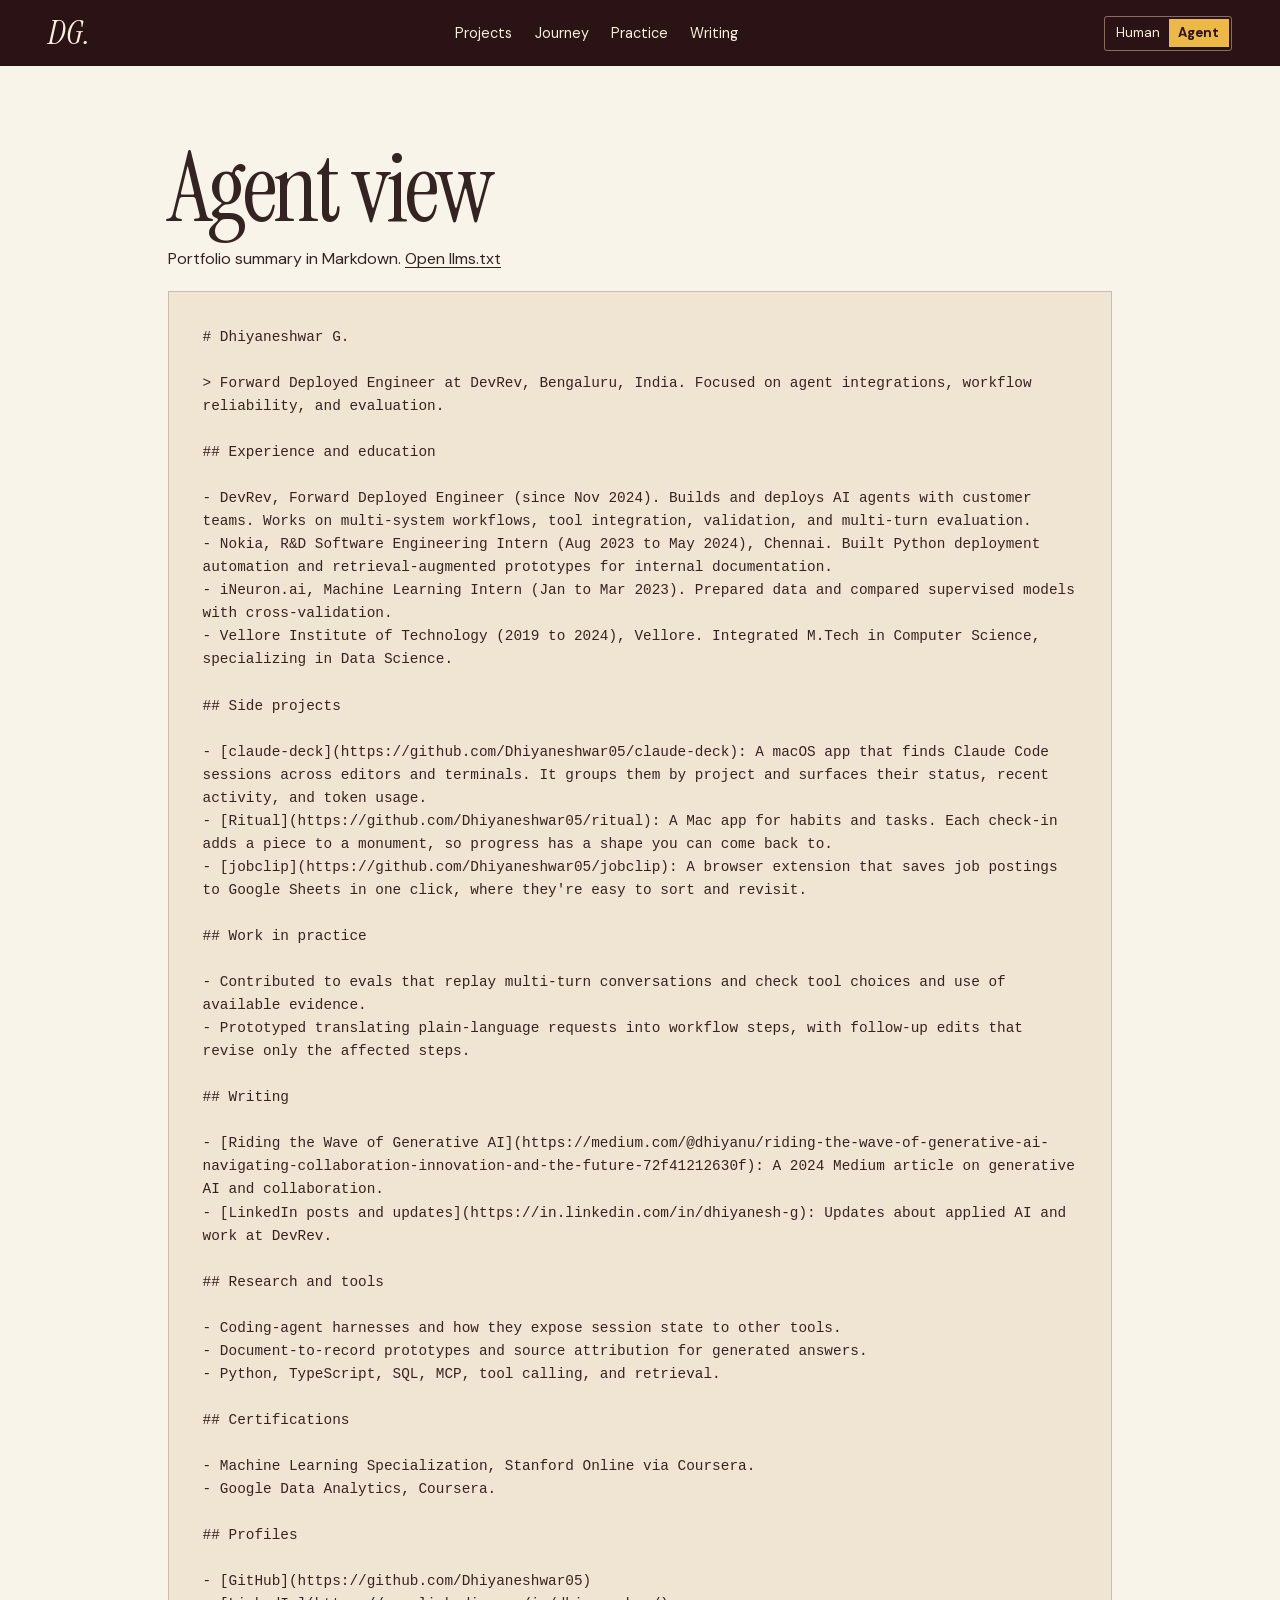
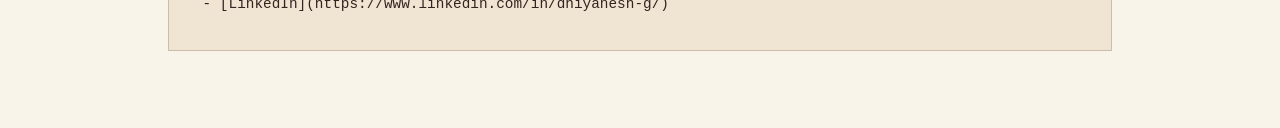
==== agent.html @ 54a8978e "Publish Paperback portfolio and Agent view" ====
<!doctype html>
<html lang="en">
<head>
  <meta charset="utf-8">
  <meta name="viewport" content="width=device-width, initial-scale=1">
  <meta name="description" content="Plain-text portfolio summary for Dhiyaneshwar G.">
  <link rel="alternate" type="text/plain" href="llms.txt" title="Portfolio for LLMs">
  <link rel="stylesheet" href="style.css">
  <title>Dhiyaneshwar G. — Agent view</title>
</head>
<body>
  <a class="skip" href="#main">Skip to content</a>
  <header class="masthead">
    <div class="wrap bar">
      <a class="signature" href="./" aria-label="Dhiyaneshwar G., portfolio home">DG.</a>
      <nav class="sections" aria-label="Sections">
        <a href="./#work">Projects</a><a href="./#journey">Journey</a><a href="./#research">Practice</a><a href="./#writing">Writing</a>
      </nav>
      <nav class="view" aria-label="Portfolio view">
        <a href="./">Human</a><a href="agent.html" aria-current="page">Agent</a>
      </nav>
    </div>
  </header>
  <main class="wrap agent-view" id="main">
    <h1>Agent view</h1>
    <p class="agent-intro">Portfolio summary in Markdown. <a href="llms.txt">Open llms.txt</a></p>
    <pre><code># Dhiyaneshwar G.

&gt; Forward Deployed Engineer at DevRev, Bengaluru, India. Focused on agent integrations, workflow reliability, and evaluation.

## Experience and education

- DevRev, Forward Deployed Engineer (since Nov 2024). Builds and deploys AI agents with customer teams. Works on multi-system workflows, tool integration, validation, and multi-turn evaluation.
- Nokia, R&amp;D Software Engineering Intern (Aug 2023 to May 2024), Chennai. Built Python deployment automation and retrieval-augmented prototypes for internal documentation.
- iNeuron.ai, Machine Learning Intern (Jan to Mar 2023). Prepared data and compared supervised models with cross-validation.
- Vellore Institute of Technology (2019 to 2024), Vellore. Integrated M.Tech in Computer Science, specializing in Data Science.

## Side projects

- [claude-deck](https://github.com/Dhiyaneshwar05/claude-deck): A macOS app that finds Claude Code sessions across editors and terminals. It groups them by project and surfaces their status, recent activity, and token usage.
- [Ritual](https://github.com/Dhiyaneshwar05/ritual): A Mac app for habits and tasks. Each check-in adds a piece to a monument, so progress has a shape you can come back to.
- [jobclip](https://github.com/Dhiyaneshwar05/jobclip): A browser extension that saves job postings to Google Sheets in one click, where they&#x27;re easy to sort and revisit.

## Work in practice

- Contributed to evals that replay multi-turn conversations and check tool choices and use of available evidence.
- Prototyped translating plain-language requests into workflow steps, with follow-up edits that revise only the affected steps.

## Writing

- [Riding the Wave of Generative AI](https://medium.com/@dhiyanu/riding-the-wave-of-generative-ai-navigating-collaboration-innovation-and-the-future-72f41212630f): A 2024 Medium article on generative AI and collaboration.
- [LinkedIn posts and updates](https://in.linkedin.com/in/dhiyanesh-g): Updates about applied AI and work at DevRev.

## Research and tools

- Coding-agent harnesses and how they expose session state to other tools.
- Document-to-record prototypes and source attribution for generated answers.
- Python, TypeScript, SQL, MCP, tool calling, and retrieval.

## Certifications

- Machine Learning Specialization, Stanford Online via Coursera.
- Google Data Analytics, Coursera.

## Profiles

- [GitHub](https://github.com/Dhiyaneshwar05)
- [LinkedIn](https://www.linkedin.com/in/dhiyanesh-g/)</code></pre>
  </main>
</body>
</html>
---- style.css ----
@font-face {
  font-family: Instrument;
  src: url(fonts/instrument-serif.woff2) format("woff2");
  font-display: swap;
}
@font-face {
  font-family: Instrument;
  src: url(fonts/instrument-serif-italic.woff2) format("woff2");
  font-style: italic;
  font-display: swap;
}
@font-face {
  font-family: DM;
  src: url(fonts/dm-sans.woff2) format("woff2");
  font-weight: 100 1000;
  font-display: swap;
}
:root {
  --cream: #f8efdd;
  --paper: #f9f4e9;
  --oxblood: #481719;
  --dark: #2b1214;
  --gold: #ecb946;
  --ink: #342421;
  --muted: #67534b;
  --rule: #78504448;
  --display: Instrument, Georgia, serif;
  --sans: DM, system-ui, sans-serif;
  --mono: ui-monospace, Menlo, monospace;
}
* { box-sizing: border-box; }
body { margin: 0; background: var(--paper); color: var(--ink); font: 1rem/1.55 var(--sans); }
h1, h2, h3, p, figure, ol, ul { margin: 0; }
a { color: inherit; text-underline-offset: .2em; }
a:hover { text-decoration-thickness: .12em; }
a:focus-visible, summary:focus-visible { outline: 2px solid currentColor; outline-offset: 4px; }
.wrap { width: min(76rem, calc(100% - 6rem)); margin-inline: auto; }
.skip { position: absolute; top: 1rem; left: 1rem; z-index: 3; transform: translateY(-200%); }
.skip:focus { transform: none; padding: .45rem .7rem; background: var(--gold); }
.masthead, .footer { background: var(--dark); color: var(--cream); }
.bar { min-height: 4rem; display: flex; align-items: center; justify-content: space-between; gap: 1rem; }
.masthead .bar { min-height: 4.15rem; }
.signature { font: italic 2.05rem/1 var(--display); text-decoration: none; }
.sections, .cover-links, .footer nav { display: flex; flex-wrap: wrap; gap: .5rem 1.4rem; }
.sections a { font-size: .9rem; text-decoration: none; }
.sections a:hover { text-decoration: underline; }
.view { display: flex; align-items: center; border: 1px solid #f5debd73; border-radius: .18rem; padding: .15rem; }
.view a { text-decoration: none; line-height: 1.2; padding: .4rem .57rem; font-size: .82rem; }
.view [aria-current] { background: var(--gold); color: var(--dark); font-weight: 750; }

.cover {
  color: var(--cream);
  background: radial-gradient(ellipse at 99% 10%, #9b5922, #612319 31%, var(--oxblood) 69%, #3a1318);
  border-bottom: 1px solid #2b1214;
}
.cover-grid {
  display: grid;
  grid-template-columns: minmax(0, .95fr) minmax(0, 1.05fr);
  align-items: center;
  gap: clamp(1.7rem, 4.8vw, 5rem);
  padding-block: clamp(3.25rem, 6.8vw, 6.3rem) clamp(2.75rem, 5.2vw, 4.8rem);
}
.place, .dateline { font: .82rem/1.45 var(--mono); }
.place { color: #f0be63; margin-bottom: 1.1rem; }
.cover-copy { container-type: inline-size; }
.cover h1 { font: 400 clamp(3rem, 20cqw, 7.4rem)/.83 var(--display); letter-spacing: -.042em; }
.cover h1 em { display: block; font-weight: 400; }
.role { margin-top: 1.4rem; font-weight: 760; font-size: clamp(.98rem, 1.62vw, 1.25rem); }
.intro { max-width: 33ch; color: #f8e5cf; margin-top: .6rem; font-size: 1.05rem; }
.cover-links { margin-top: 1.35rem; font-size: .9rem; }
.triptych {
  --art: url(assets/bengaluru.webp);
  display: grid;
  grid-template-columns: repeat(3, minmax(0, 1fr));
  gap: .48rem;
  aspect-ratio: 1.5;
}
.triptych div {
  background: #c6ad83 var(--art) no-repeat;
  background-size: 300% auto;
  border: 1px solid #f3d1a378;
  box-shadow: 0 .6rem 1.3rem #210c0ba3;
}
.triptych div:nth-child(1) { background-position: 0 67%; }
.triptych div:nth-child(2) { background-position: 50% 67%; }
.triptych div:nth-child(3) { background-position: 100% 67%; }
.cover-art figcaption { display: flex; flex-wrap: wrap; justify-content: space-between; gap: .2rem .8rem; margin-top: .8rem; color: #ffebcf; font-size: .8rem; }

.section-grid { display: grid; grid-template-columns: minmax(11rem, .7fr) minmax(0, 1.55fr); gap: clamp(1.5rem, 6vw, 6rem); }
h2 { font: 400 clamp(3.25rem, 6.1vw, 5.2rem)/.9 var(--display); letter-spacing: -.03em; }
.projects { background: var(--gold); color: #391e16; }
.projects .section-grid { align-items: start; padding-block: clamp(2.8rem, 5vw, 4.6rem); }
.projects h2 { color: #67241b; }
.project-list { list-style: none; padding: 0; border-top: 2px solid currentColor; }
.project-list li { border-bottom: 1px solid #43231365; }
.project-list a { display: grid; grid-template-columns: minmax(8.5rem, .5fr) 1fr; align-items: baseline; gap: .2rem 1rem; padding-block: .9rem; text-decoration: none; }
.project-list a:hover strong { text-decoration: underline; }
.project-list strong { font-weight: 900; letter-spacing: -.035em; font-size: clamp(1.15rem, 2.5vw, 1.65rem); }

.journey { padding-block: clamp(3.5rem, 8.5vw, 7rem); align-items: start; }
.journey-index { position: sticky; top: 2rem; }
.journey-index ol { list-style: none; padding: 0; margin-top: 1.7rem; position: relative; }
.journey-index ol::before { content: ""; position: absolute; top: 1rem; bottom: 1rem; left: .27rem; width: 1px; background: var(--rule); }
.journey-index a { display: flex; align-items: center; gap: .7rem; padding: .34rem 0; width: fit-content; color: var(--muted); text-decoration: none; }
.journey-index a::before { z-index: 1; content: ""; width: .55rem; height: .55rem; border: 1px solid #8e5442; border-radius: 50%; background: var(--paper); }
.journey-index a[aria-current] { color: var(--oxblood); font-weight: 800; }
.journey-index a[aria-current]::before { background: var(--oxblood); border-color: var(--oxblood); }
.journey-index a:hover { text-decoration: underline; }
.chapters article { border-top: 1px solid var(--rule); padding: 1.4rem 0 clamp(2.2rem, 5.5vw, 4.4rem); scroll-margin-top: 1.5rem; }
.chapters article:last-child { padding-bottom: 0; }
.dateline { color: var(--muted); }
h3 { font: 400 clamp(2rem, 4.1vw, 3.7rem)/.98 var(--display); letter-spacing: -.018em; }
.chapters h3, .writing h3 { margin-top: .45rem; }
.chapter-role { font-weight: 750; margin-top: .52rem; }
.chapters article > p:last-child, .writing article > p:last-child, .details p { max-width: 58ch; margin-top: .5rem; }

.practice { padding-block: clamp(2.5rem, 6vw, 4.5rem); border-top: 1px solid var(--rule); }
.practice-list { display: grid; grid-template-columns: repeat(auto-fit, minmax(min(100%, 16rem), 1fr)); gap: 1.65rem; }
.practice-list article { border-top: 1px solid var(--rule); padding-top: .8rem; }
.practice-list h3 { font-size: clamp(1.65rem, 2.8vw, 2.4rem); }
.practice-list p { margin-top: .55rem; }

.writing { color: var(--cream); background: var(--oxblood); padding-block: clamp(2.8rem, 5vw, 4.8rem); }
.writing .dateline { color: #e8c5a7; }
.writing-list article + article { border-top: 1px solid #f0dec363; margin-top: 1.45rem; padding-top: 1.35rem; }
.writing h3 a { text-decoration-thickness: 1px; }
.notes { padding-block: clamp(2.6rem, 6vw, 4.7rem); }
.details { border-bottom: 1px solid var(--rule); }
.details details { border-top: 1px solid var(--rule); padding: .8rem 0; }
.details summary { cursor: pointer; font-weight: 680; }
.details ul { padding: .5rem 0 0 1.3rem; }
.footer .bar { padding-block: .75rem; flex-wrap: wrap; }
.footer a, .footer span { font-size: .875rem; }

.agent-view { padding-block: clamp(2.6rem, 6vw, 5rem); max-width: 59rem; }
.agent-view h1 { font: 400 clamp(3.3rem, 8vw, 6rem)/.95 var(--display); letter-spacing: -.03em; }
.agent-view .agent-intro { margin: .8rem 0 1.2rem; }
.agent-view pre { background: #f0e5d2; border: 1px solid var(--rule); padding: clamp(1rem, 4vw, 2.1rem); margin: 0; white-space: pre-wrap; overflow-wrap: anywhere; font: .9rem/1.6 var(--mono); }

@media (max-width: 62rem) {
  .wrap { width: calc(100% - 3rem); }
}
@media (max-width: 46rem) {
  .wrap { width: calc(100% - 2rem); }
  .cover-grid, .section-grid { grid-template-columns: 1fr; }
  .cover-grid { padding-block: 2.6rem 2.1rem; gap: 2.2rem; }
  .cover h1 { font-size: clamp(3.3rem, 11.2vw, 5.3rem); }
  .cover h1 em { display: inline; }
  .place { margin-bottom: .85rem; }
  .role { margin-top: .9rem; }
  .triptych { gap: .26rem; }
  .journey-index { position: static; }
  .journey-index ol { display: flex; flex-wrap: wrap; gap: .25rem 1rem; margin-top: 1rem; }
  .journey-index ol::before { display: none; }
  .journey-index a { font-size: .875rem; gap: .3rem; }
}
@media (max-width: 30rem) {
  .bar { gap: .55rem; }
  .masthead .bar { flex-wrap: wrap; padding-block: .55rem; }
  .sections { order: 1; width: 100%; border-top: 1px solid #f5debd48; padding-top: .55rem; }
  .cover h1 { font-size: clamp(2.8rem, 12vw, 3.7rem); }
  .project-list a { grid-template-columns: 1fr; }
}
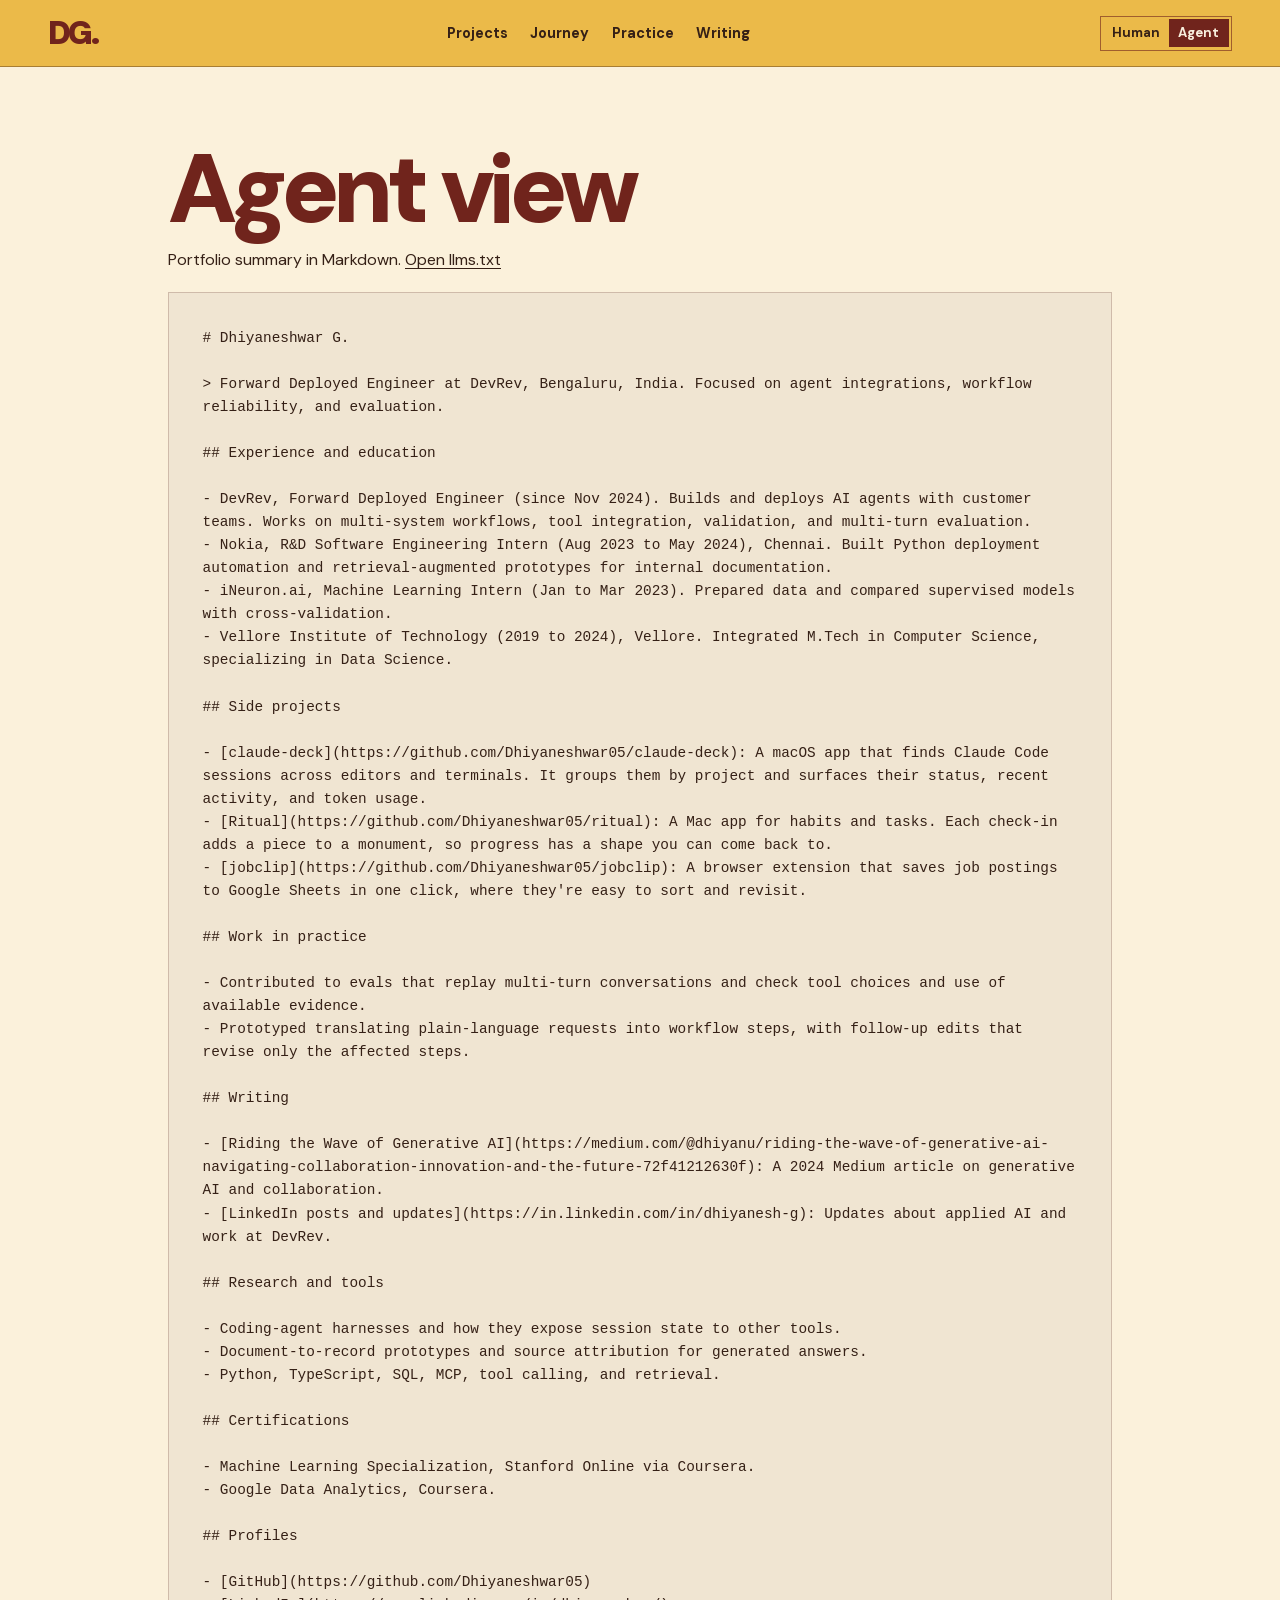
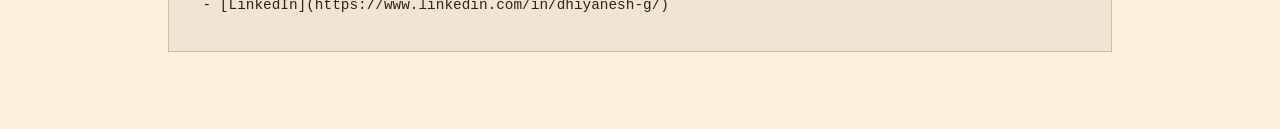
==== commit 0de4c97f: "Unify portfolio navigation and add DG favicon" ====
--- a/agent.html
+++ b/agent.html
@@ -5,10 +5,13 @@
   <meta name="viewport" content="width=device-width, initial-scale=1">
   <meta name="description" content="Plain-text portfolio summary for Dhiyaneshwar G.">
   <link rel="alternate" type="text/plain" href="llms.txt" title="Portfolio for LLMs">
+  <link rel="icon" type="image/png" sizes="32x32" href="favicon-32.png">
+  <link rel="icon" type="image/png" sizes="64x64" href="favicon-64.png">
   <link rel="stylesheet" href="style.css">
+  <link rel="stylesheet" href="paperback.css">
   <title>Dhiyaneshwar G. — Agent view</title>
 </head>
-<body>
+<body class="paperback">
   <a class="skip" href="#main">Skip to content</a>
   <header class="masthead">
     <div class="wrap bar">
--- a/paperback.css
+++ b/paperback.css
@@ -0,0 +1,111 @@
+.paperback {
+  --gold: #ebba49;
+  --paper: #fbf1db;
+  --oxblood: #70241c;
+  --dark: #2e1914;
+  --ink: #352016;
+}
+.paperback .cover {
+  background: var(--gold);
+  color: var(--ink);
+  border-color: var(--ink);
+}
+.paperback .cover-grid {
+  padding-block: clamp(2.5rem, 4.5vw, 4.2rem) clamp(2.6rem, 5vw, 4.5rem);
+  gap: clamp(1.4rem, 3.1vw, 2.65rem);
+  grid-template-columns: minmax(0, .74fr) minmax(0, 1.55fr);
+  align-items: start;
+}
+.paperback-title {
+  grid-column: 1 / -1;
+  padding-block: .75rem 1.25rem;
+  border-block: 2px solid var(--ink);
+}
+.paperback .place, .paperback .cover-art figcaption { color: var(--ink); }
+.paperback .cover h1 {
+  font: 1000 clamp(2rem, 8.8vw, 7.2rem)/.94 var(--sans);
+  color: var(--oxblood);
+  text-transform: uppercase;
+  letter-spacing: -.087em;
+}
+.paperback .cover-copy { container-type: normal; }
+.paperback .role {
+  font-size: clamp(1.4rem, 3vw, 2.55rem);
+  line-height: 1.03;
+  max-width: 18ch;
+  letter-spacing: -.045em;
+  margin-top: 0;
+}
+.paperback .intro { color: var(--ink); margin-top: 1rem; }
+.paperback-print {
+  position: relative;
+  aspect-ratio: 2.08;
+  isolation: isolate;
+  border: .25rem solid var(--dark);
+  background: #9b3228 url(assets/bengaluru.webp) center 66%/cover no-repeat;
+  background-blend-mode: luminosity;
+}
+.paperback-print::after {
+  content: "";
+  position: absolute;
+  inset: 0;
+  background: radial-gradient(circle, #49201685 0 .54px, transparent .8px) 0 0/3px 3px;
+  mix-blend-mode: multiply;
+}
+.paperback .projects {
+  color: var(--cream);
+  background: var(--oxblood);
+}
+.paperback .projects h2 { color: inherit; }
+.paperback .project-list li { border-color: #ffedbf67; }
+.paperback .writing {
+  background: var(--gold);
+  color: var(--ink);
+}
+.paperback .writing .dateline { color: #58331b; }
+.paperback .writing-list article + article { border-color: #43231365; }
+.paperback h2 {
+  font-family: var(--sans);
+  font-weight: 900;
+  font-size: clamp(2.3rem, 4.55vw, 3.7rem);
+  letter-spacing: -.065em;
+}
+@media (max-width: 46rem) {
+  .paperback .cover-grid { grid-template-columns: 1fr; }
+  .paperback .cover h1 { font-size: clamp(2.25rem, 10.5vw, 4.8rem); }
+  .paperback .role { max-width: none; }
+}
+
+.paperback .masthead {
+  background: var(--gold);
+  color: var(--ink);
+  border-bottom: 1px solid #43231365;
+  font-family: var(--sans);
+}
+.paperback .masthead .signature {
+  font: 1000 2rem/.95 var(--sans);
+  letter-spacing: -.085em;
+  color: var(--oxblood);
+}
+.paperback .masthead .sections a,
+.paperback .masthead .view a {
+  font-family: inherit;
+  font-weight: 700;
+}
+.paperback .masthead .view {
+  border-color: #70241c9a;
+  border-radius: 0;
+}
+.paperback .masthead .view [aria-current] {
+  background: var(--oxblood);
+  color: var(--cream);
+}
+.paperback .agent-view h1 {
+  font-family: var(--sans);
+  font-weight: 900;
+  letter-spacing: -.065em;
+  color: var(--oxblood);
+}
+@media (max-width: 30rem) {
+  .paperback .masthead .sections { border-top-color: #43231365; }
+}
